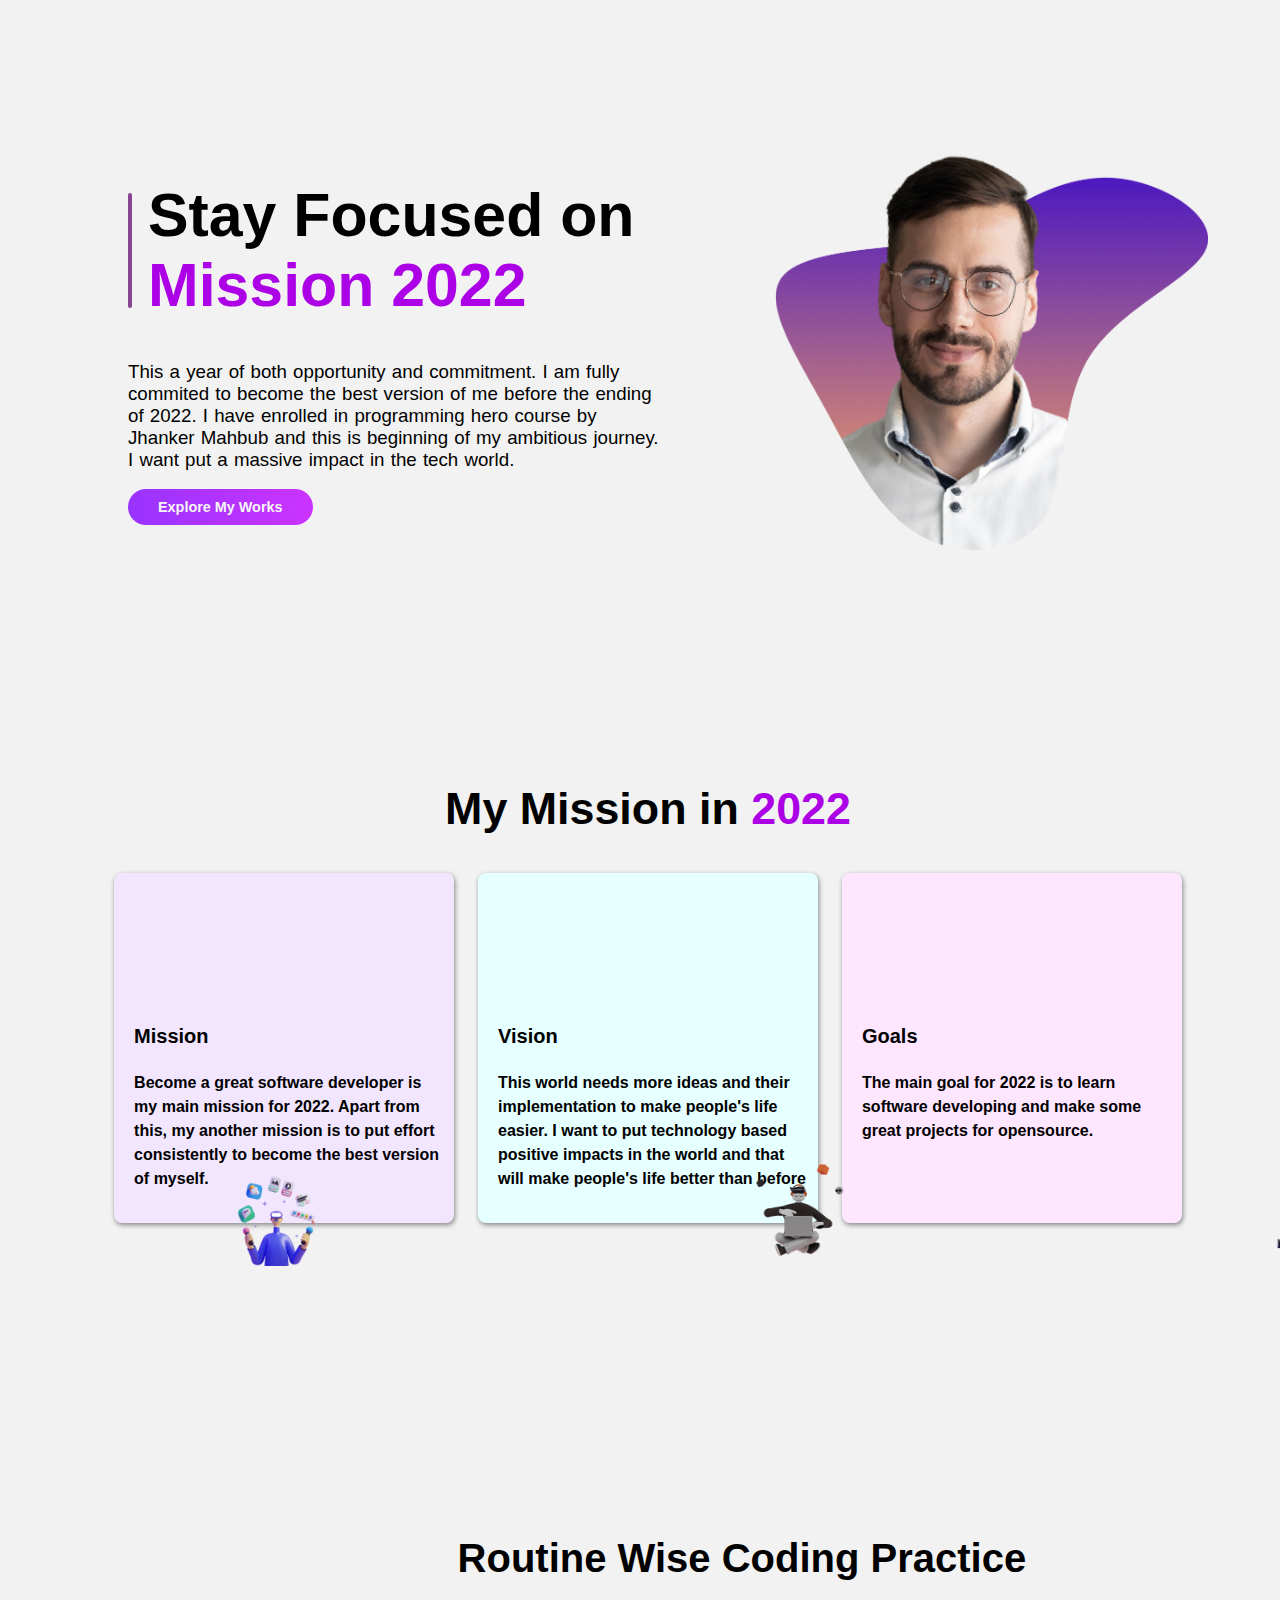
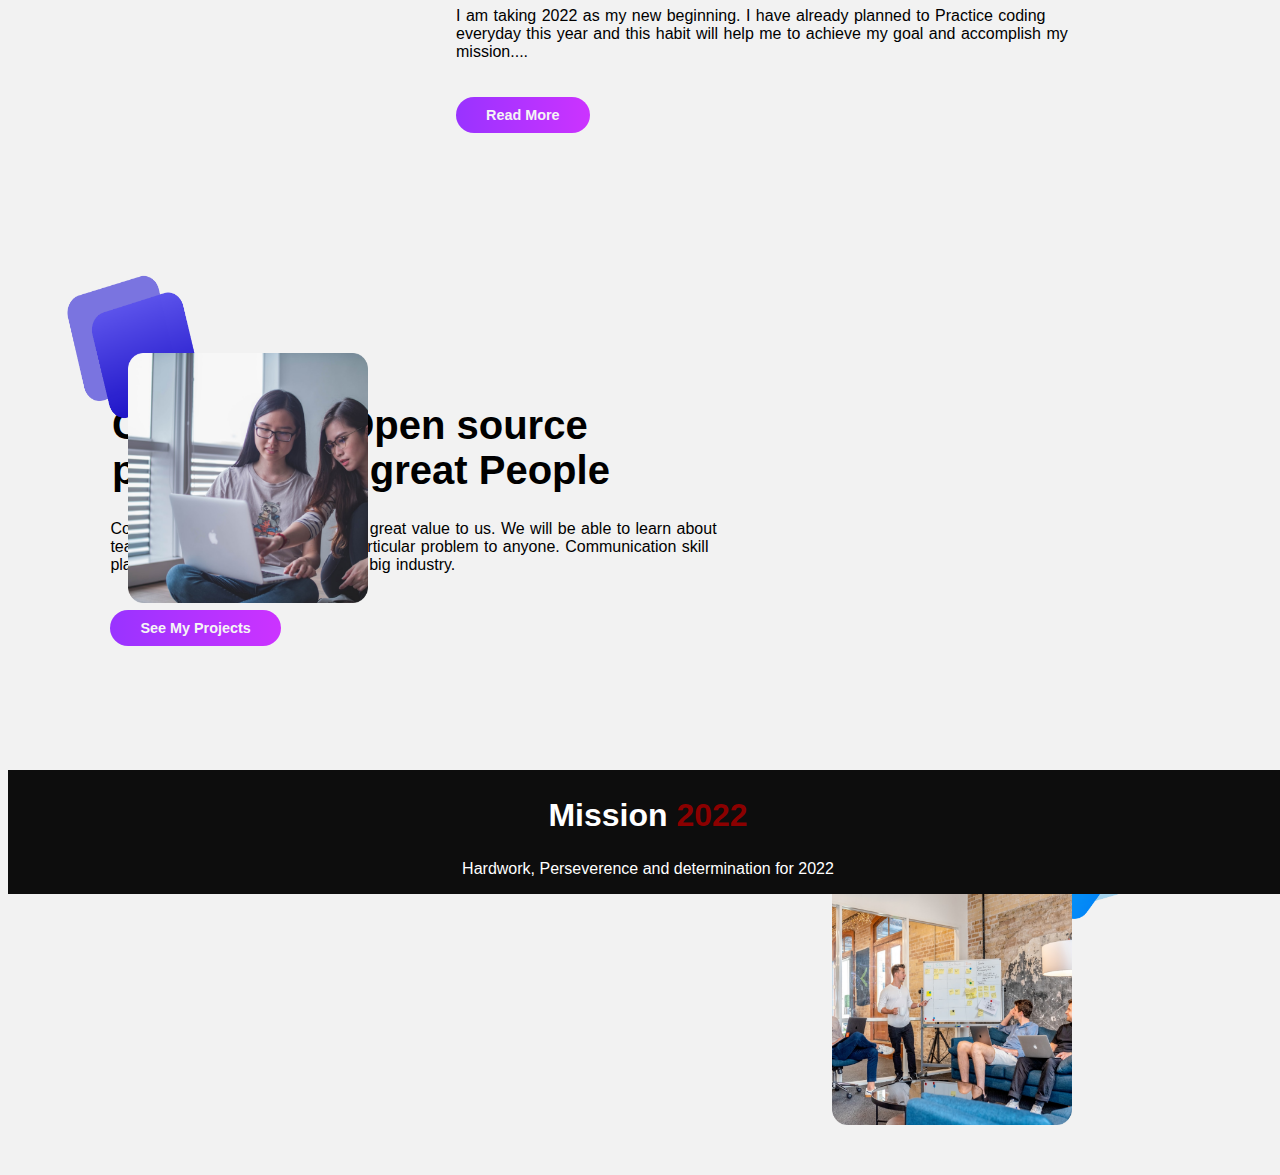
==== index.html @ e9445841 "Rename portfolio_index.html to index.html" ====
<!DOCTYPE html>
<html lang="en">
  <head>
    <meta charset="UTF-8" />
    <meta http-equiv="X-UA-Compatible" content="IE=edge" />
    <meta name="viewport" content="width=device-width, initial-scale=1.0" />
    <title>Portfolio</title>
    <link rel="stylesheet" href="styles/portfolio_main.css" />
    <link rel="icon" type="image/png" href="images/person/favicon.png" />
  </head>
  <body>
    <h1 class="headline">
      Stay Focused on <br /><span class="headline_colorized_part"
        >Mission 2022</span
      >
    </h1>
    <div id="vertical_line"></div>
    <h3 class="para1">
      This a year of both opportunity and commitment. I am fully commited to
      become the best version of me before the ending of 2022. I have enrolled
      in programming hero course by Jhanker Mahbub and this is beginning of my
      ambitious journey. I want put a massive impact in the tech world.
    </h3>

    <a
      href="#"
      class="buttons"
      onclick="alert('Currently I have not included my works in this website. Thanks for your interest.')"
      >Explore My Works</a
    >

    <img
      class="main_image"
      src="images/person/person-5.png"
      id="main_picture"
    />

    <section class="sec-2">
      <h1 id="headline2">
        My Mission in <span class="headline_colorized_part">2022</span>
      </h1>

      <ul class="card-wrapper">
        <li class="card card-color-a">
          <img class="small-icon" src="images/illustrators/illustrator-1.png" />
          <h3>Mission</h3>
          <p>
            Become a great software developer is my main mission for 2022. Apart
            from this, my another mission is to put effort consistently to
            become the best version of myself.
          </p>
        </li>
        <li class="card card-color-b">
          <img
            class="small-icon-b"
            src="images/illustrators/illustrator-2.png"
          />
          <h3>Vision</h3>
          <p>
            This world needs more ideas and their implementation to make
            people's life easier. I want to put technology based positive
            impacts in the world and that will make people's life better than
            before
          </p>
        </li>
        <li class="card card-color-c">
          <img
            class="small-icon-c"
            src="images/illustrators/illustrator-3.png"
          />
          <h3>Goals</h3>
          <p>
            The main goal for 2022 is to learn software developing and make some
            great projects for opensource.
          </p>
        </li>
      </ul>
    </section>
    <section class="sec-3">
      <div class="right-para">
        <h1 class="right-para-headline headline">
          Routine Wise Coding Practice
        </h1>
        <p class="para1 right-para-p">
          I am taking 2022 as my new beginning. I have already planned to
          Practice coding everyday this year and this habit will help me to
          achieve my goal and accomplish my mission....
        </p>
        <a
          href="#"
          class="buttons buttons-right"
          onclick="alert('Currently I have not included any workable link in this website. Thanks for your interest.')"
          >Read More</a
        >
        <div>
          <img class="shape-purple" src="images/shapes/shape-7.png" />
          <img class="coding_pic main_image" src="images/pictures/coding.png" />
        </div>
      </div>
      <!-- ------------------ -->
      <div class="left-para">
        <h1 class="headline left-para-headline right-para-headline">
          Collaborate Open source projects with great People
        </h1>
        <p class="para1 right-para-p left-para-p">
          Collaboration with people can bring great value to us. We will be able
          to learn about team work and how to present a particular problem to
          anyone. Communication skill plays a vital role while working at a big
          industry.
        </p>
        <a
          href="#"
          class="buttons buttons-right buttons-left"
          onclick="alert('Currently I have not included any workable link in this website. Thanks for your interest.')"
          >See My Projects</a
        >
        <div>
          <img class="shape-blue" src="images/shapes/shape-6.png" />
          <img
            class="project_pic coding_pic main_image"
            src="images/pictures/project.png"
          />
        </div>
      </div>
    </section>

    <!-- footer -->

    <footer class="main-footer">
      <div class="logo-container">
        <h2 class="footer-logo-name">
          Mission <span class="colored-footer">2022</span>
        </h2>
        <p>Hardwork, Perseverence and determination for 2022</p>
      </div>
    </footer>
  </body>
</html>
---- styles/portfolio_main.css ----
body {
  width: 100%;
  background-color: #f2f2f2;
  background-size: 100%;
  overflow-x: hidden;
}

.headline {
  text-align: left;
  width: 40%;
  margin-top: 180px;
  margin-left: 120px;
  font-size: 3.8em;
  font-weight: 750;
  font-family: Arial, Helvetica, sans-serif;
  padding-left: 20px;
}
.headline_colorized_part {
  color: #ac00e6;
}
#vertical_line {
  height: 115px;
  border-left: 4px solid rgb(135, 69, 148);
  border-radius: 10px;

  position: absolute;

  margin-left: 120px;

  top: 193px;
}
.para1 {
  width: 42%;
  text-align: left;
  margin-left: 120px;
  margin-right: 58%;
  margin-top: 2 vh;

  word-spacing: 1px;
  font-family: Arial, Helvetica, sans-serif;
  font-weight: 300;
}

img {
  max-width: 100%;
  max-height: 100%;
}

.main_image {
  float: right;

  left: 60%;
  top: 100px;
  height: 450px;
  width: 440px;
  position: absolute;
}

.buttons {
  padding-left: 30px;
  padding-right: 30px;
  padding-top: 10px;
  padding-bottom: 10px;

  letter-spacing: 0px;
  transition: 0.2s;

  margin-left: 120px;

  position: absolute;

  border-radius: 22px;

  background: linear-gradient(to right, #9933ff 0%, #cc33ff 100%);

  color: whitesmoke;
  /* This removes underline from anchor tag */
  text-decoration: none;
  font-size: 0.9em;
  font-family: Arial, Helvetica, sans-serif;
  font-weight: 550;
}
.buttons:hover {
  letter-spacing: 4px;
}

/* ------------------------- */
.sec-2 {
  display: grid;
  place-content: center;
  justify-items: center;

  margin: 0;
  padding: 1rem;
  line-height: 1.5;
  font-family: Arial, Helvetica, sans-serif;
}

#headline2 {
  margin-top: 30vh;
  text-align: center;

  font-family: Arial, Helvetica, sans-serif;
  font-weight: 650;
  font-size: 2.8em;
}

.card {
  background-color: #fff;
  border-radius: 0.5rem;
  box-shadow: 0.05rem 0.1rem 0.3rem -0.03rem rgba(0, 0, 0, 0.45);
  padding-bottom: 1rem;

  overflow: hidden;

  padding-top: 100px;
}
.small-icon {
  float: left;
  left: 25vh;
  top: 128vh;
  height: 120px;
  width: 120px;
  position: absolute;
}
.small-icon-b {
  float: left;
  left: 82vh;
  top: 128vh;
  height: 120px;
  width: 120px;
  position: absolute;
}

.small-icon-c {
  float: left;
  left: 140vh;
  top: 128vh;
  height: 120px;
  width: 120px;
  position: absolute;
}

.card h3 {
  margin-top: 3rem;
  font-size: 1.25rem;
  padding-left: 20px;
  font-weight: 800;
}

.card p {
  padding-left: 20px;
  padding-right: 10px;
  font-weight: 550;
}

.card-wrapper {
  list-style: none;
  padding: 0;
  margin: 0;
  display: grid;
  grid-template-columns: repeat(auto-fit, minmax(30ch, 1fr));
  grid-gap: 1.5rem;
  max-width: 100vw;
  width: 120ch;
  padding-left: 1rem;
  padding-right: 1rem;
}

.card-color-a {
  background-color: #f2e6ff;
}

.card-color-b {
  background-color: #e6ffff;
}

.card-color-c {
  background-color: #ffe6ff;
}

/* -------------- */

.right-para-headline {
  margin-left: 32%;
  padding-left: 40px;
  font-size: 2.5em;
  width: 50%;
  margin-top: 33vh;
}

.right-para-p {
  margin-left: 35%;
  width: 50%;
}

.coding_pic {
  float: left;

  right: 60%;
  top: 217vh;
  height: 250px;
  width: 240px;
  left: 10%;
  padding-bottom: 50px;
}
.buttons-right {
  margin-left: 35%;
  margin-top: 20px;
}

.shape-purple {
  height: 150px;
  width: 140px;
  float: left;

  left: 5%;

  top: 208vh;
  position: absolute;
}

.left-para-headline {
  margin-left: 5%;

  font-size: 2.5em;
  width: 50%;
  margin-top: 38vh;
}

.left-para-p {
  margin-left: 8%;
  width: 50%;
  font-size: 550;
}

.project_pic {
  float: right;

  left: 65%;
  top: 275vh;
  height: 250px;
  width: 240px;

  padding-bottom: 50px;
}
.buttons-left {
  margin-left: 8%;
  margin-top: 20px;
}

.shape-blue {
  height: 150px;
  width: 140px;
  float: right;

  left: 78%;

  top: 264vh;
  position: absolute;
}

.main-footer {
  position: absolute;

  width: 100%;
  max-width: 100vw;

  background-color: #0d0d0d;
  overflow: hidden;

  margin-top: 20vh;
  color: white;
}

.footer-logo-name {
  text-align: center;

  font-size: 2rem;
  font-family: Arial, Helvetica, sans-serif;
}
.colored-footer {
  color: darkred;
}

.logo-container p {
  text-align: center;
  color: white;
  font-family: Arial, Helvetica, sans-serif;
}
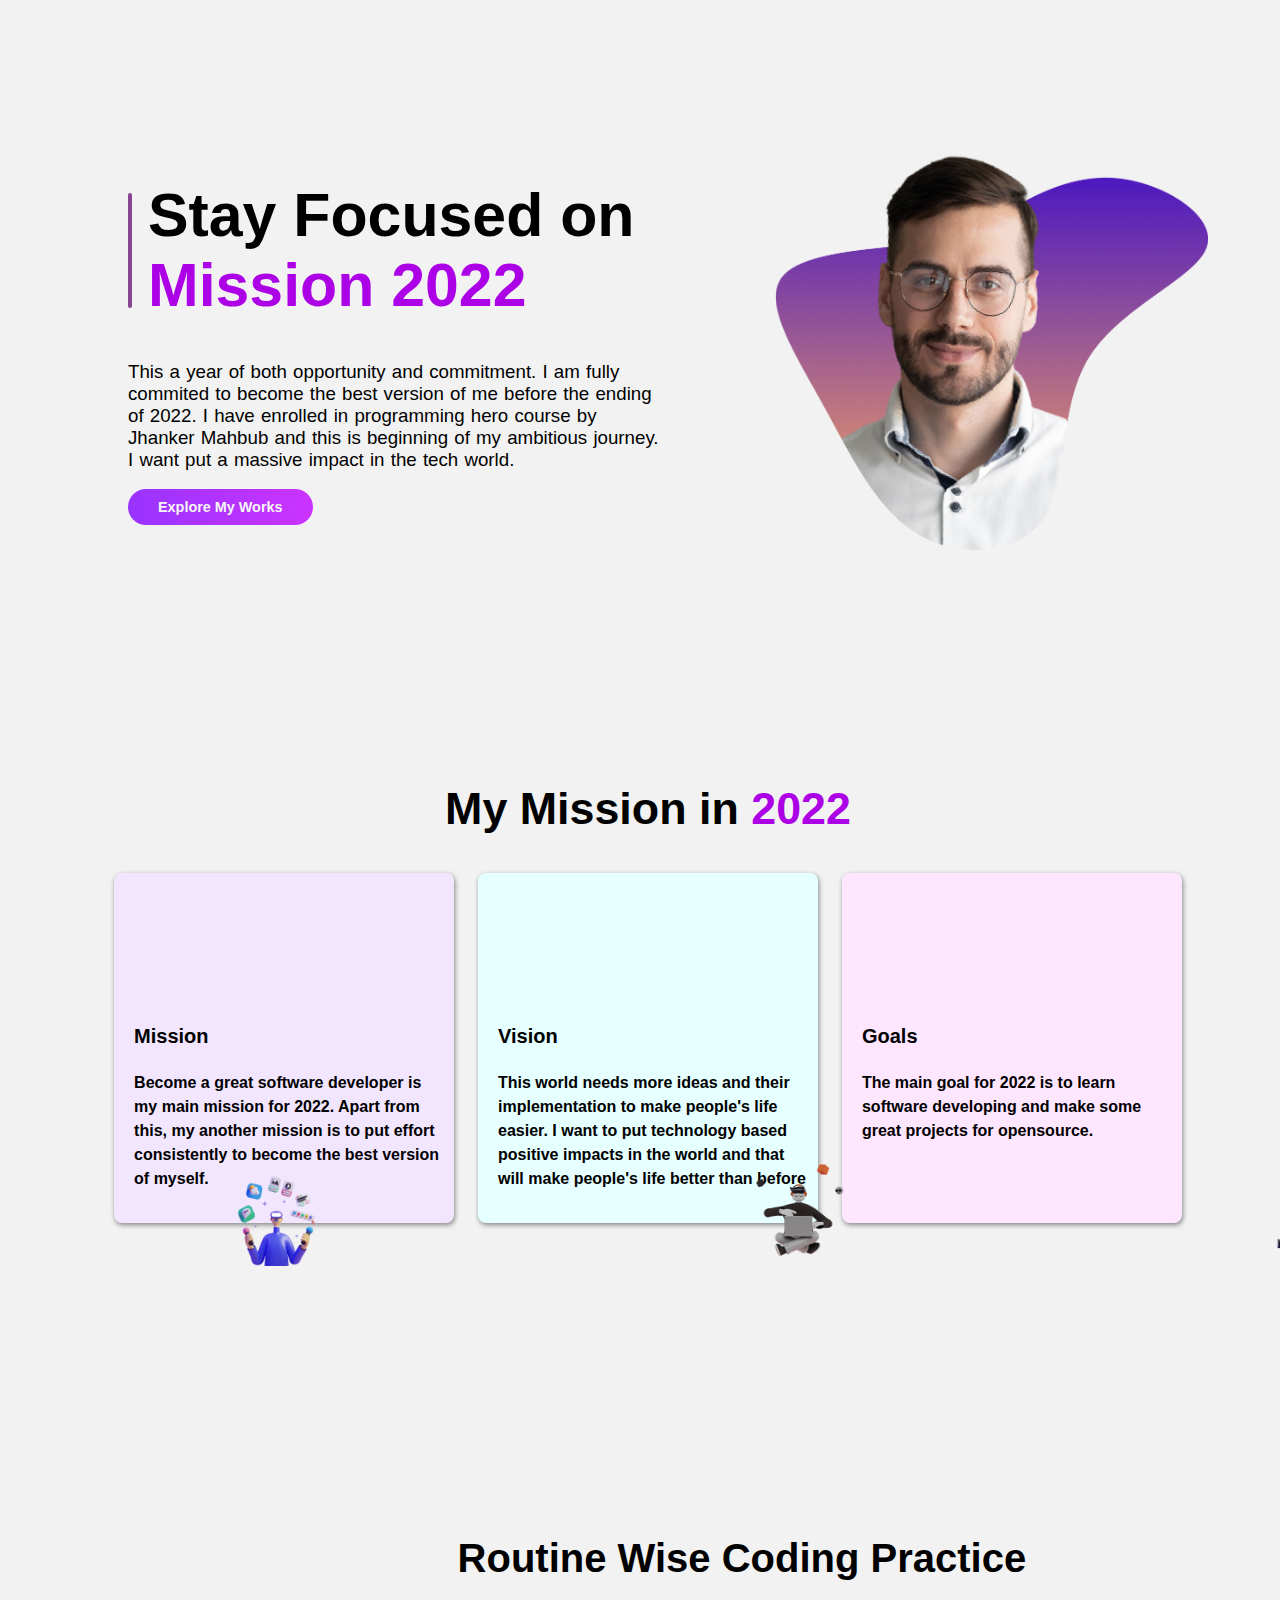
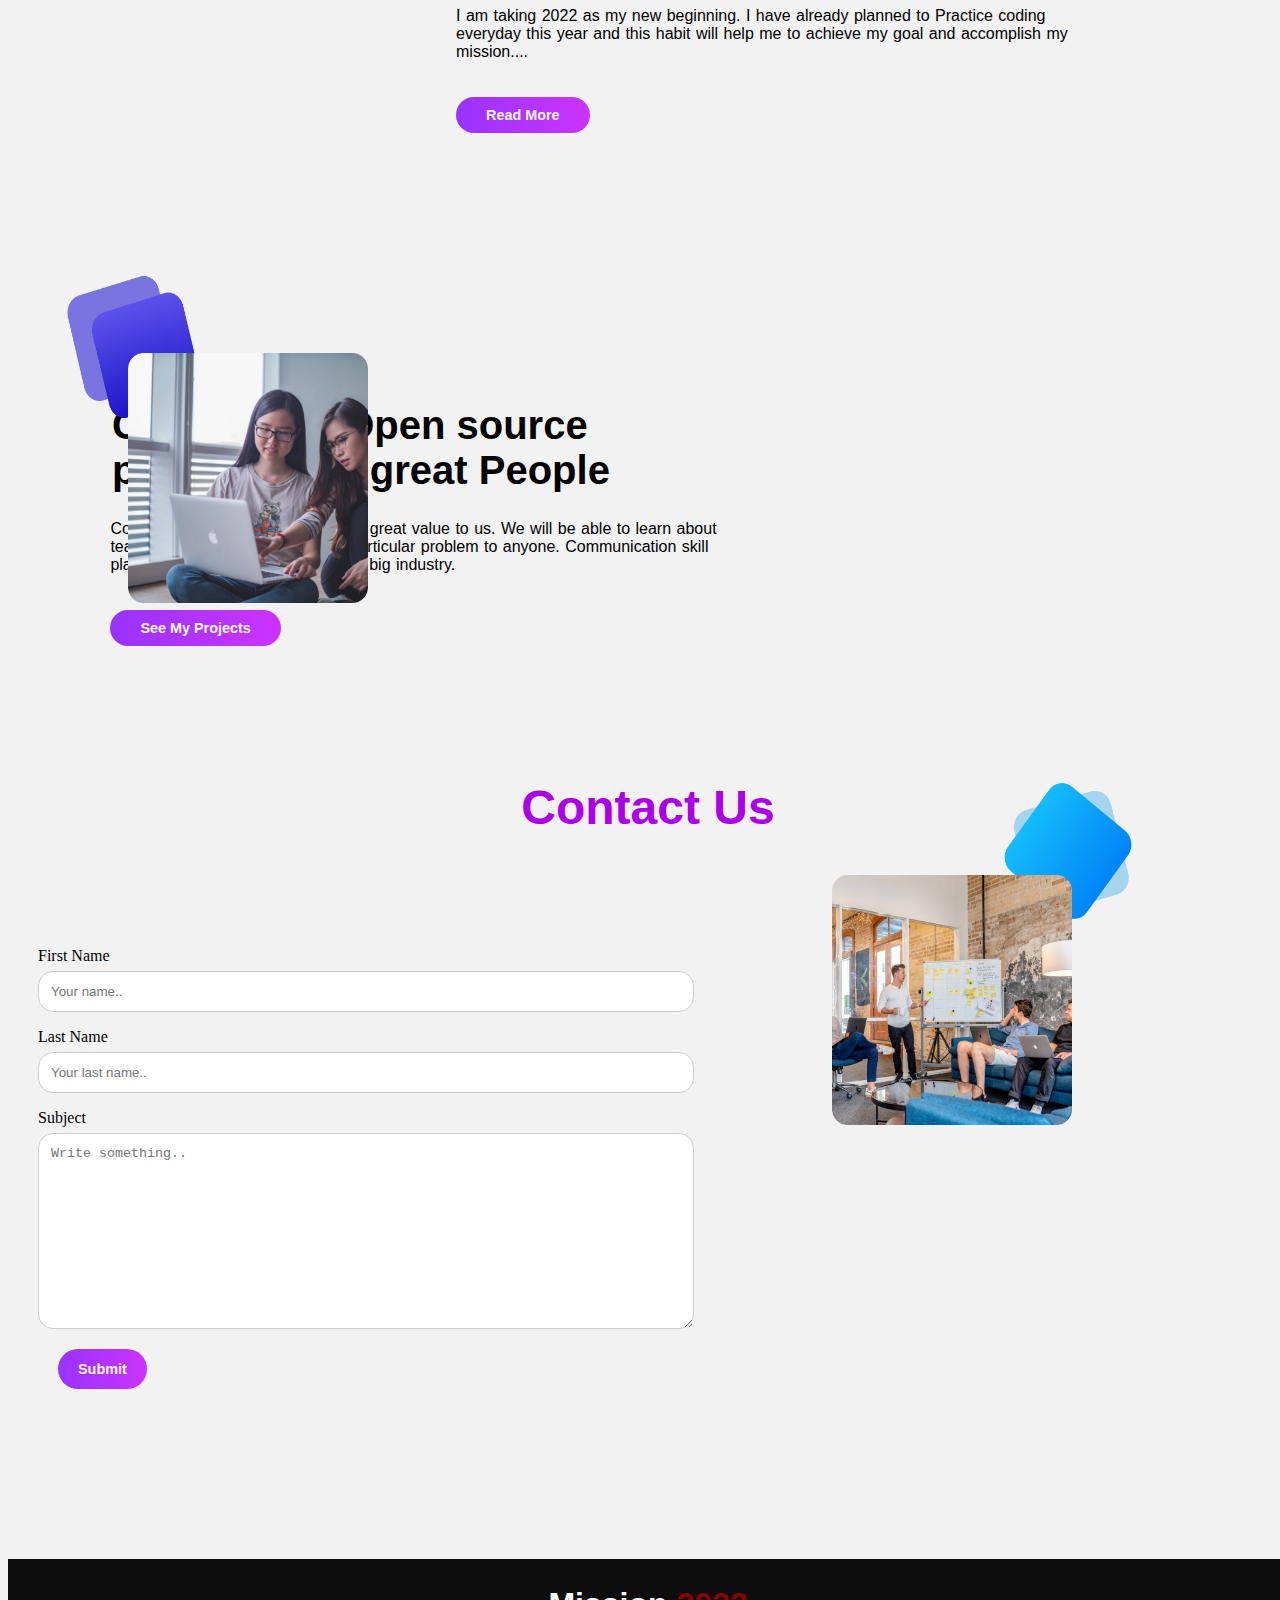
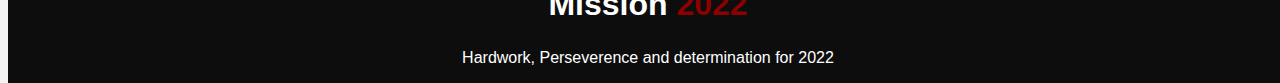
==== commit 07356945: "Contact us added" ====
--- a/index.html
+++ b/index.html
@@ -124,6 +124,44 @@
       </div>
     </section>
 
+    <section>
+      <div class="container">
+        <div style="text-align: center">
+          <h2 class="headline2 last-sec-headline">Contact Us</h2>
+        </div>
+        <div class="row">
+          <div class="column"></div>
+          <div class="column">
+            <form action="/action_page.php">
+              <label for="fname">First Name</label>
+              <input
+                type="text"
+                id="fname"
+                name="firstname"
+                placeholder="Your name.."
+              />
+              <label for="lname">Last Name</label>
+              <input
+                type="text"
+                id="lname"
+                name="lastname"
+                placeholder="Your last name.."
+              />
+
+              <label for="subject">Subject</label>
+              <textarea
+                class="subject"
+                name="subject"
+                placeholder="Write something.."
+                style="height: 170px"
+              ></textarea>
+              <input class="buttons" type="submit" value="Submit" />
+            </form>
+          </div>
+        </div>
+      </div>
+    </section>
+
     <!-- footer -->
 
     <footer class="main-footer">
--- a/styles/portfolio_main.css
+++ b/styles/portfolio_main.css
@@ -260,6 +260,56 @@
   position: absolute;
 }
 
+/* ----------- */
+.last-sec-headline {
+  margin-top: 20vh;
+  font-family: Arial, Helvetica, sans-serif;
+  font-weight: 700;
+  font-size: 3rem;
+  color: #ac00e6;
+}
+
+input[type="text"],
+select,
+textarea {
+  width: 100%;
+  padding: 12px;
+  border: 1px solid #ccc;
+  margin-top: 6px;
+  margin-bottom: 16px;
+  resize: vertical;
+  border-radius: 15px;
+
+}
+
+input[type="submit"] {
+  padding: 12px 20px;
+  border: none;
+
+  margin-left: 20px;
+
+  cursor: pointer;
+}
+
+.container {
+  border-radius: 20px;
+  background-color: #f2f2f2;
+  padding: 10px;
+}
+
+.column {
+  float: left;
+  width: 50%;
+  margin-top: 6px;
+  padding: 20px;
+}
+
+.row:after {
+  content: "";
+  display: table;
+  clear: both;
+}
+
 .main-footer {
   position: absolute;
 
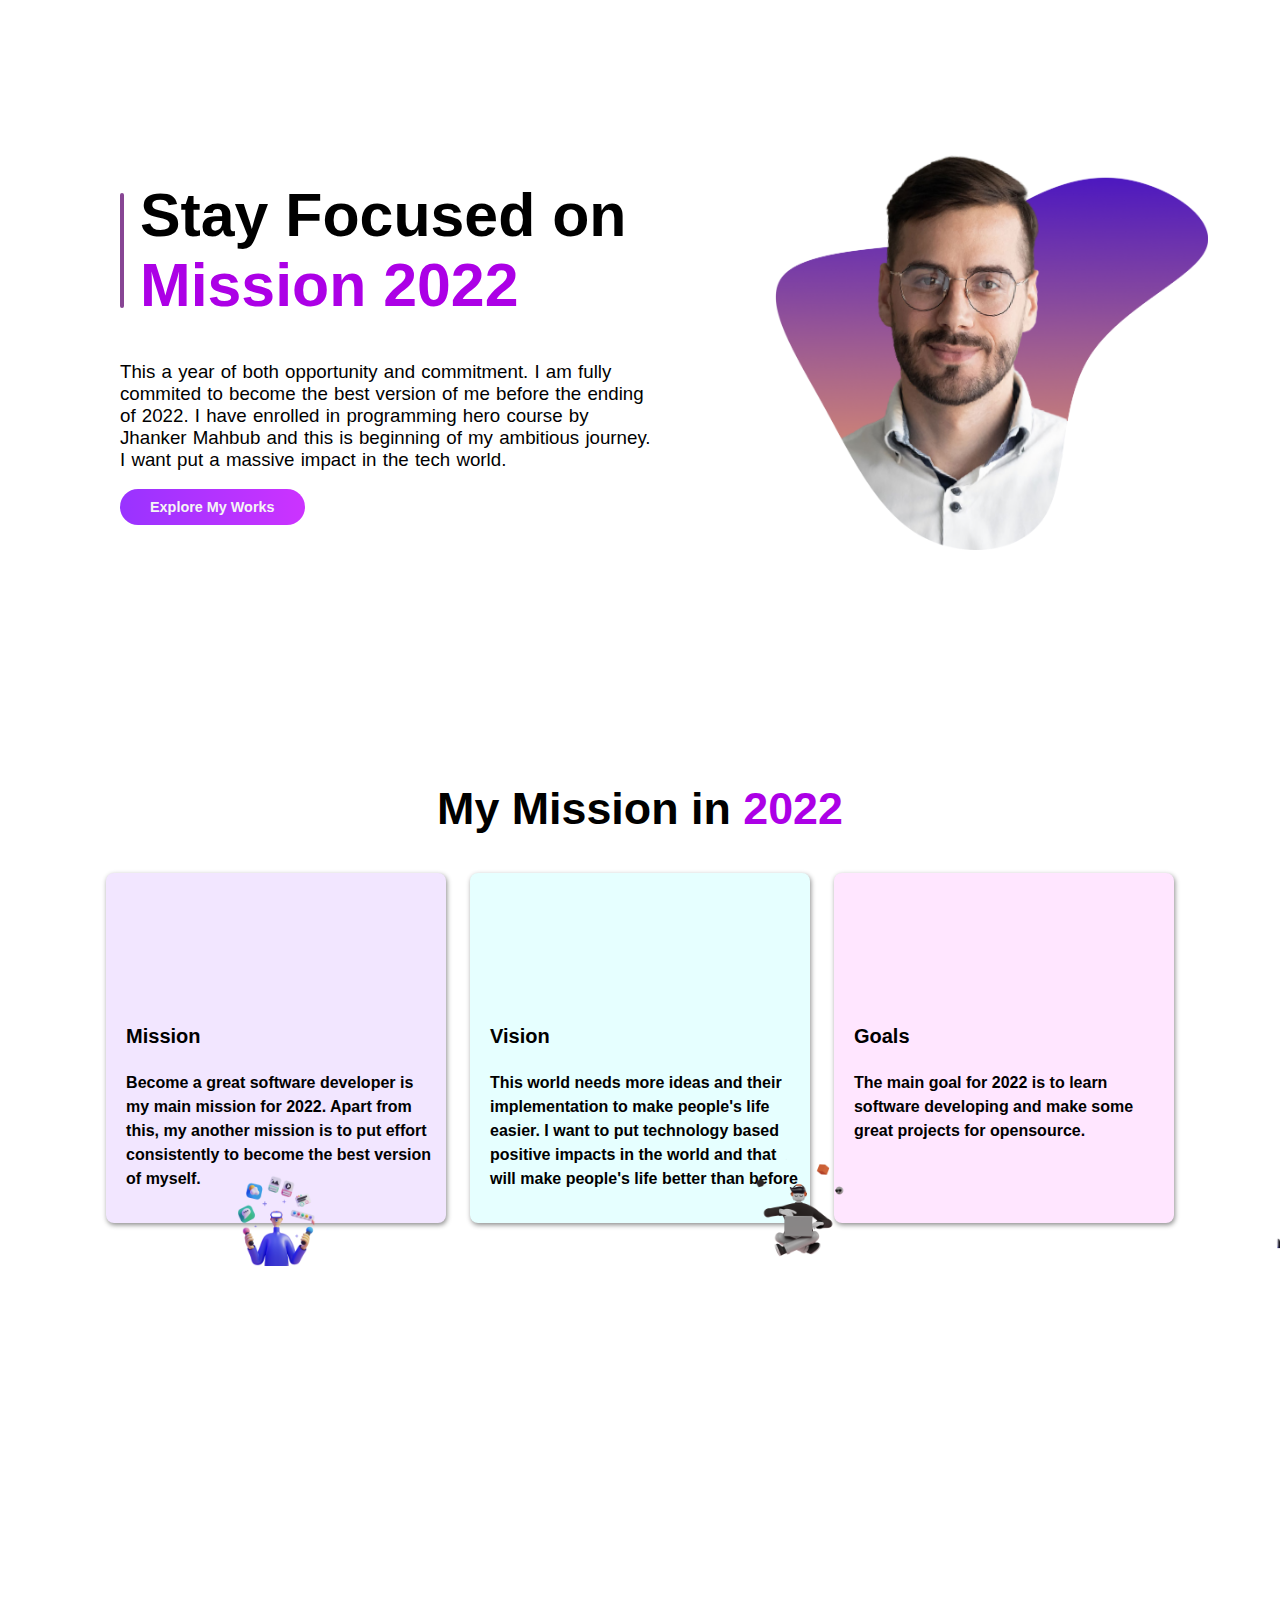
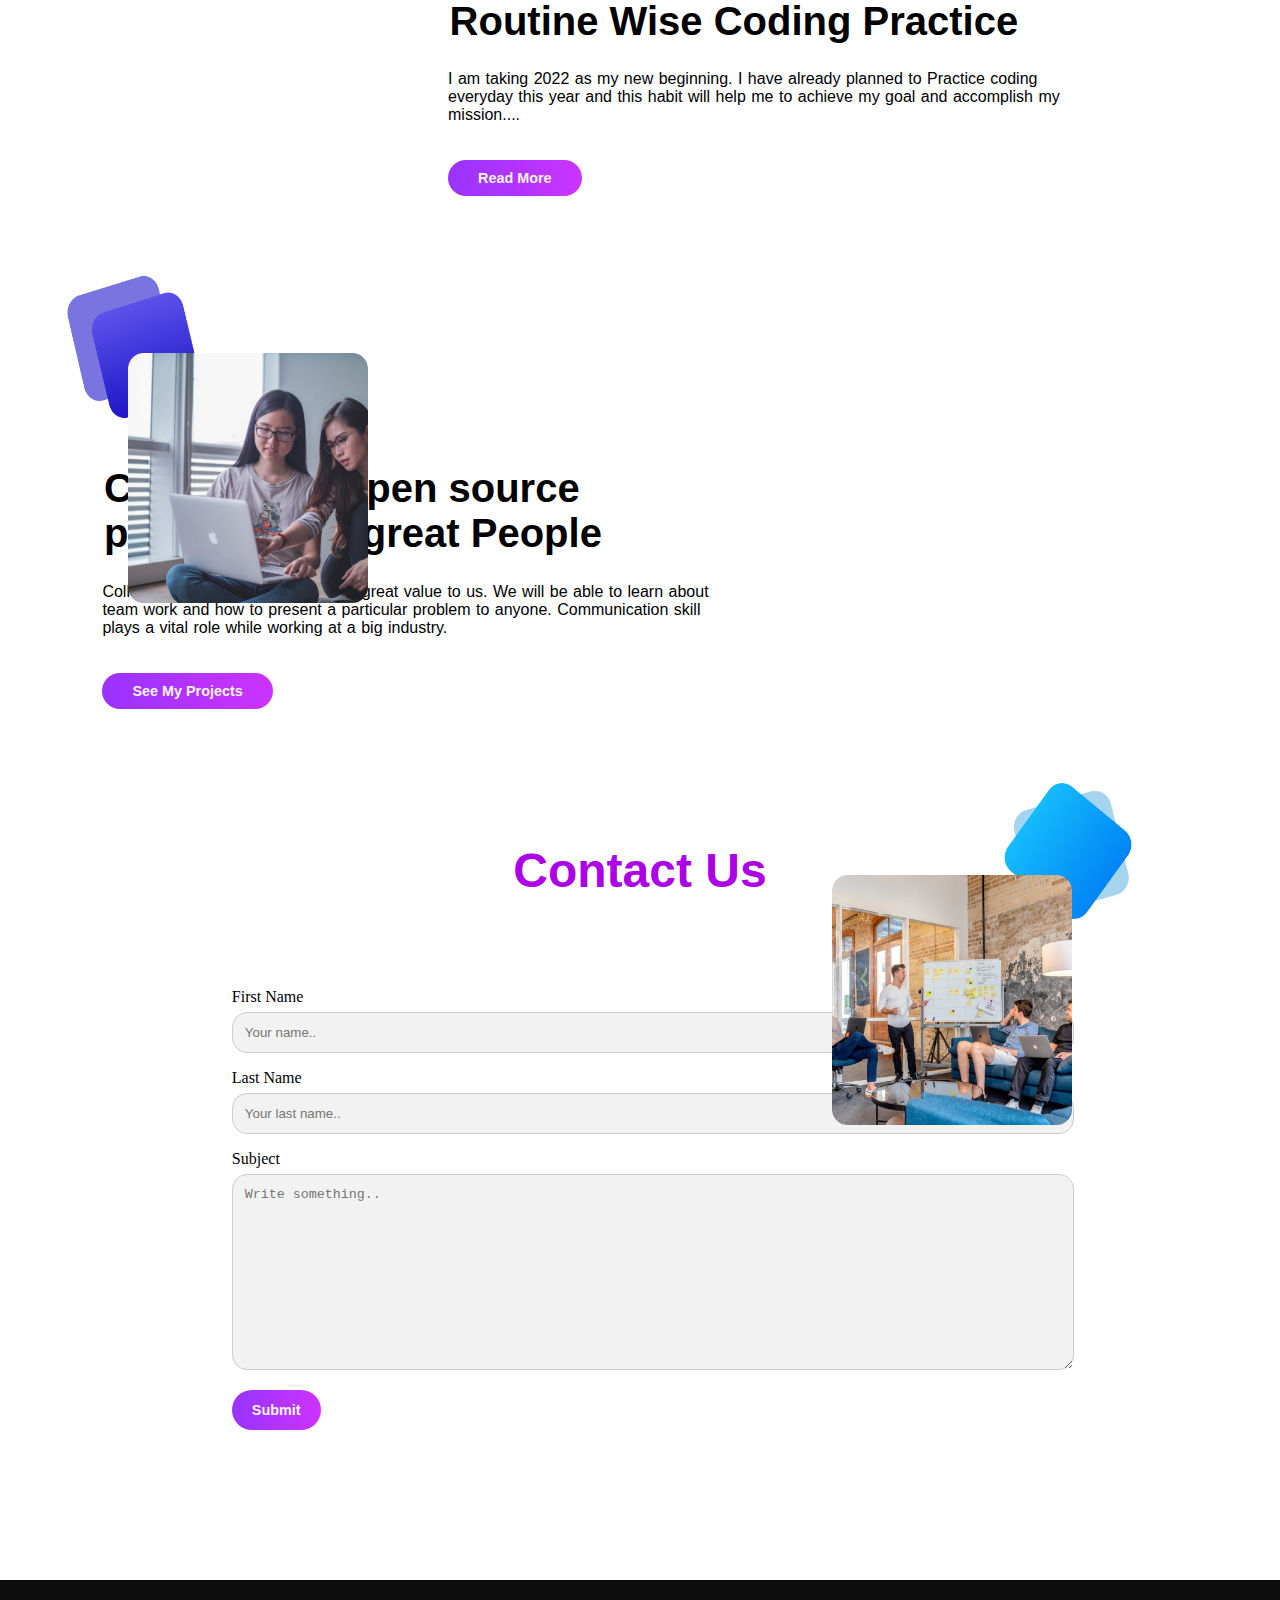
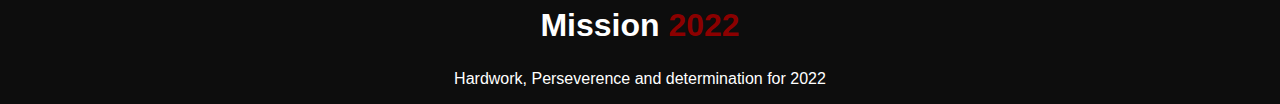
==== commit abeb6582: "Contact us part- style added" ====
--- a/index.html
+++ b/index.html
@@ -132,7 +132,7 @@
         <div class="row">
           <div class="column"></div>
           <div class="column">
-            <form action="/action_page.php">
+            <form>
               <label for="fname">First Name</label>
               <input
                 type="text"
--- a/styles/portfolio_main.css
+++ b/styles/portfolio_main.css
@@ -1,8 +1,9 @@
 body {
   width: 100%;
-  background-color: #f2f2f2;
   background-size: 100%;
   overflow-x: hidden;
+  margin: 0%;
+  padding: 0;
 }
 
 .headline {
@@ -186,7 +187,7 @@
   padding-left: 40px;
   font-size: 2.5em;
   width: 50%;
-  margin-top: 33vh;
+  margin-top: 40vh;
 }
 
 .right-para-p {
@@ -279,31 +280,31 @@
   margin-bottom: 16px;
   resize: vertical;
   border-radius: 15px;
-
+  background-color: #f2f2f2;
 }
 
 input[type="submit"] {
   padding: 12px 20px;
   border: none;
 
-  margin-left: 20px;
+  margin-left: 0px;
 
   cursor: pointer;
 }
 
 .container {
   border-radius: 20px;
-  background-color: #f2f2f2;
+
   padding: 10px;
 }
 
-.column {
-  float: left;
-  width: 50%;
-  margin-top: 6px;
-  padding: 20px;
-}
-
+.row {
+  display: flex;
+  flex-direction: column;
+  justify-content: center;
+  margin-top: 10vh;
+  align-items: center;
+}
 .row:after {
   content: "";
   display: table;
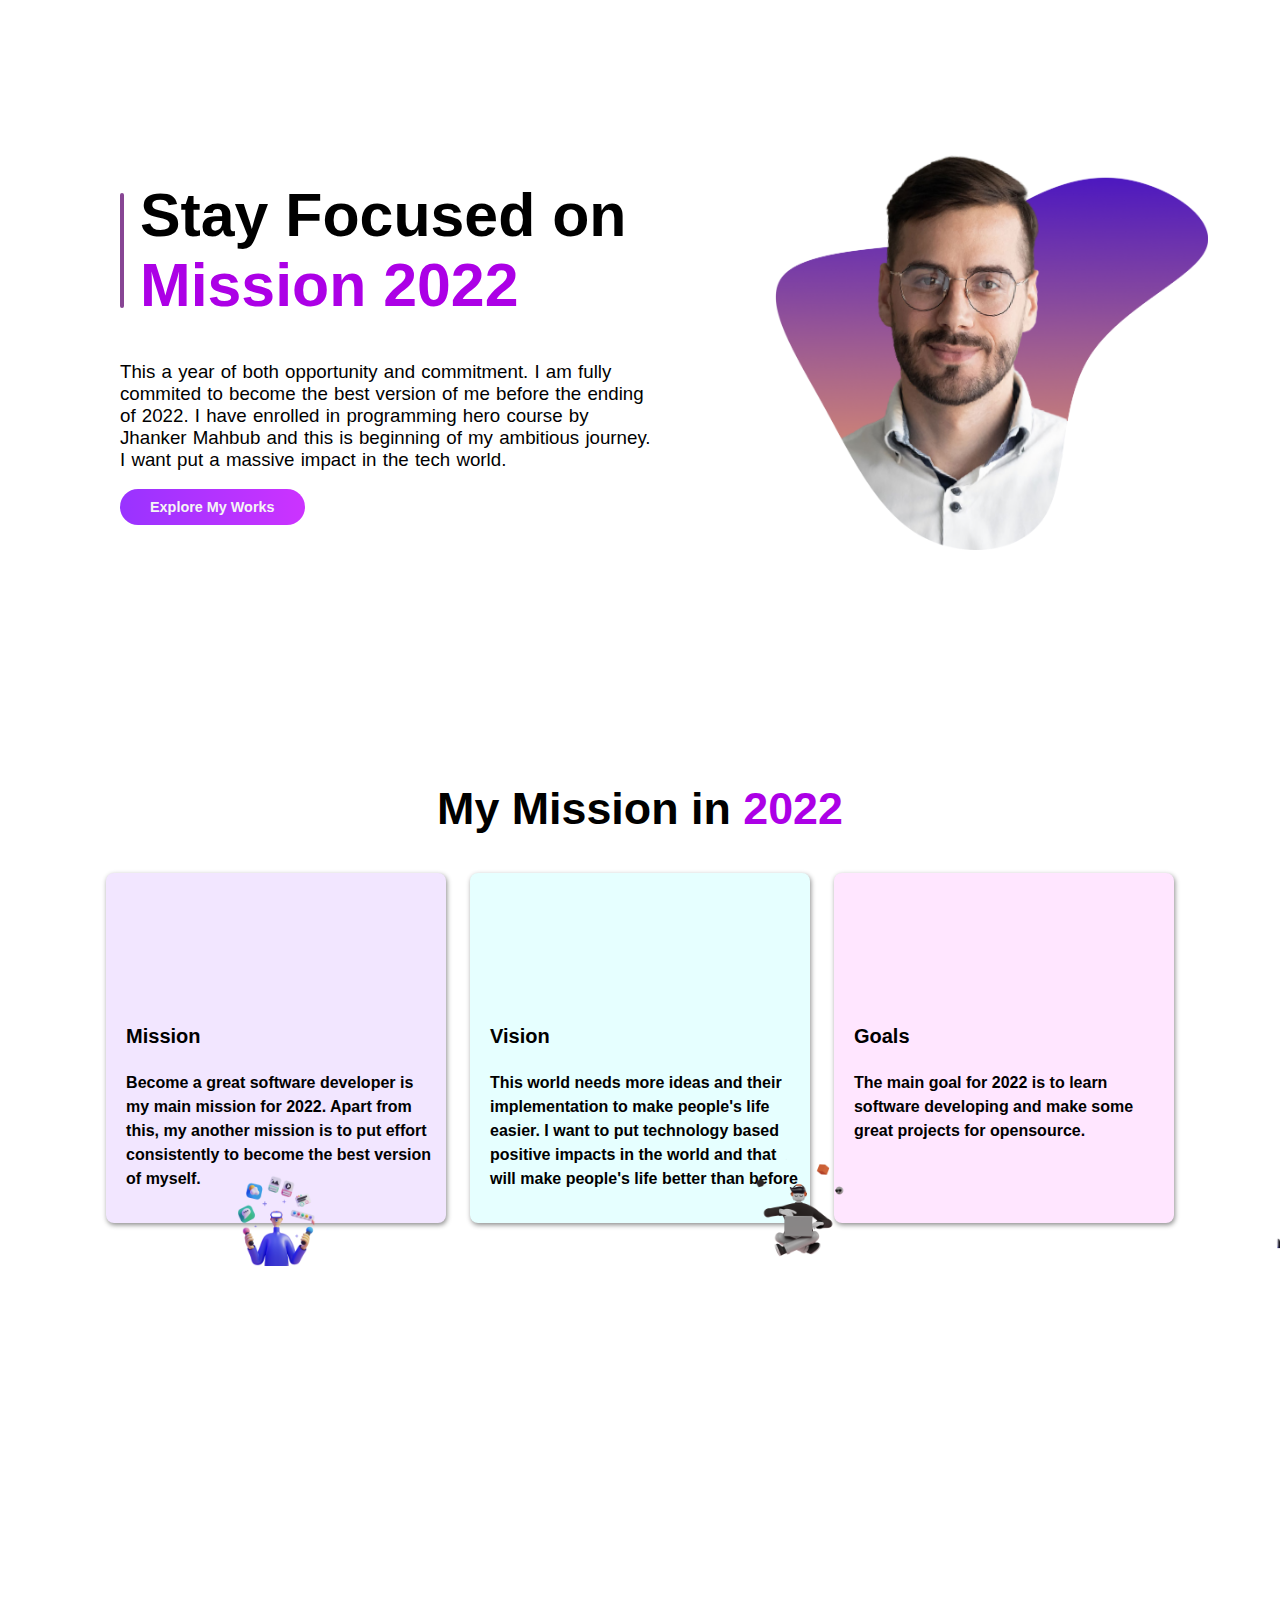
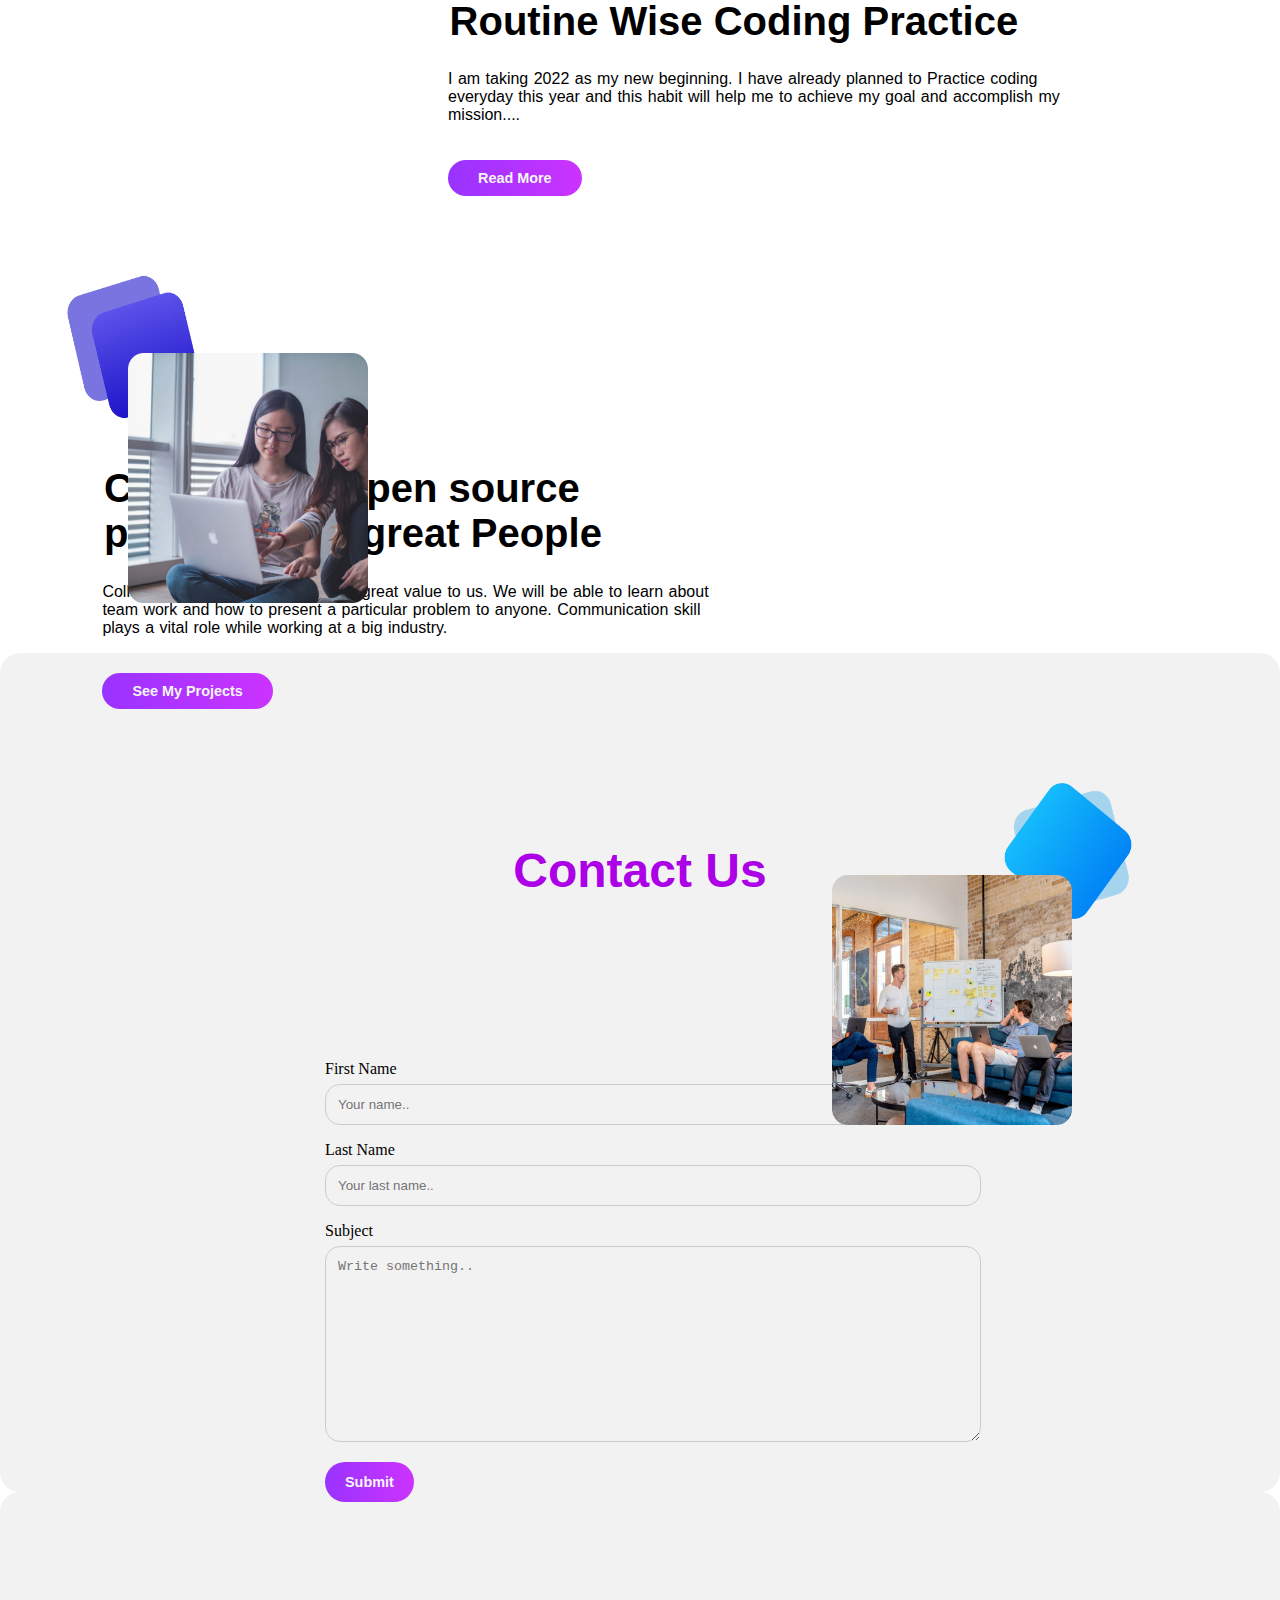
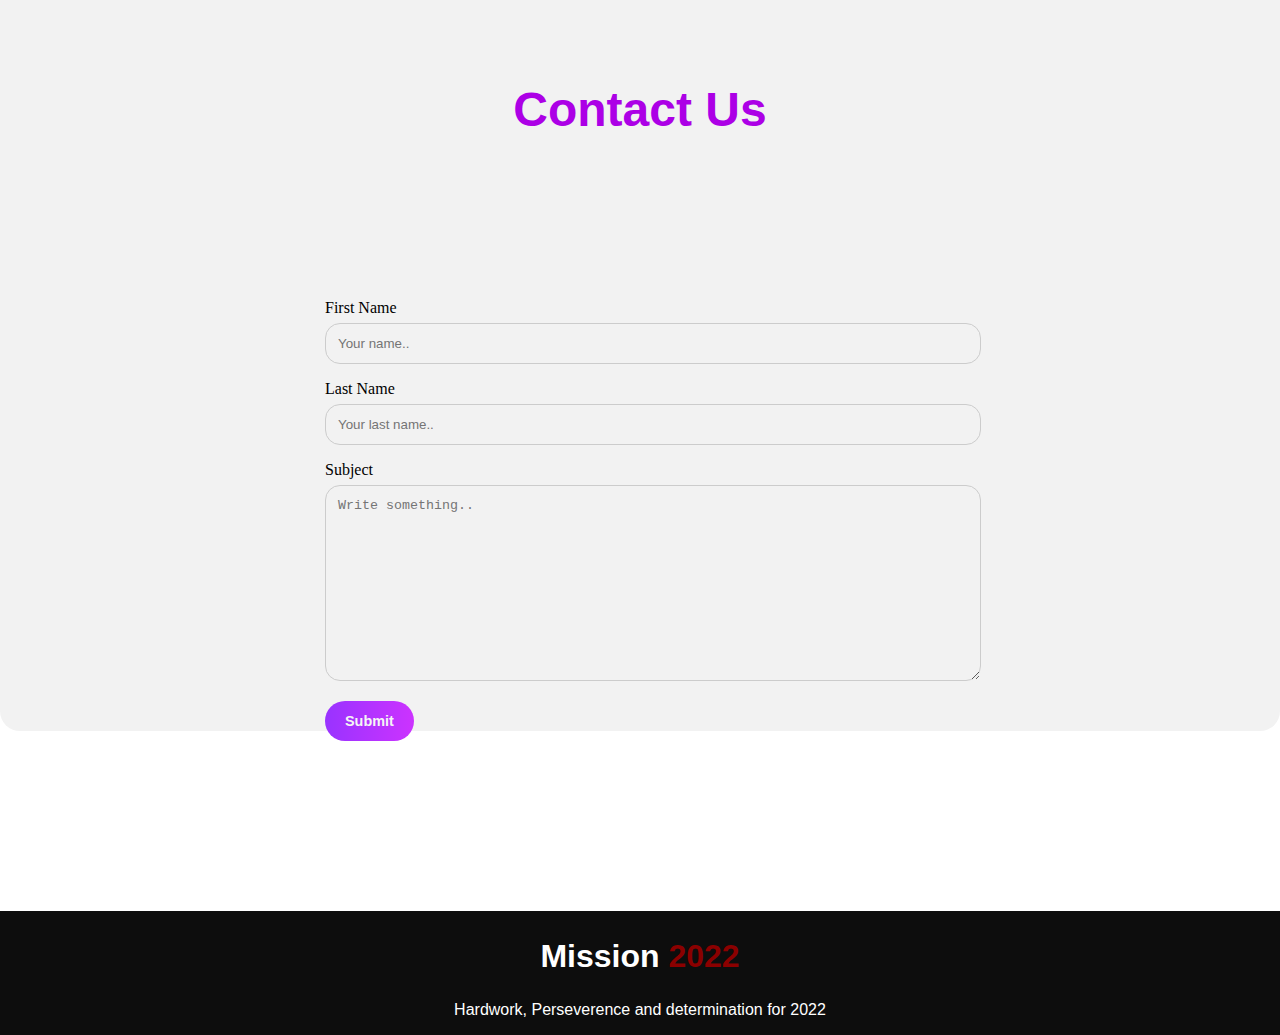
==== commit 2aa47a0d: "Merge branch 'main' of https://github.com/Naeem444/portfolio-assignment1" ====
--- a/index.html
+++ b/index.html
@@ -123,7 +123,6 @@
         </div>
       </div>
     </section>
-
     <section>
       <div class="container">
         <div style="text-align: center">
@@ -132,7 +131,7 @@
         <div class="row">
           <div class="column"></div>
           <div class="column">
-            <form>
+            <form action="/action_page.php">
               <label for="fname">First Name</label>
               <input
                 type="text"
@@ -162,6 +161,44 @@
       </div>
     </section>
 
+    <section>
+      <div class="container">
+        <div style="text-align: center">
+          <h2 class="headline2 last-sec-headline">Contact Us</h2>
+        </div>
+        <div class="row">
+          <div class="column"></div>
+          <div class="column">
+            <form>
+              <label for="fname">First Name</label>
+              <input
+                type="text"
+                id="fname"
+                name="firstname"
+                placeholder="Your name.."
+              />
+              <label for="lname">Last Name</label>
+              <input
+                type="text"
+                id="lname"
+                name="lastname"
+                placeholder="Your last name.."
+              />
+
+              <label for="subject">Subject</label>
+              <textarea
+                class="subject"
+                name="subject"
+                placeholder="Write something.."
+                style="height: 170px"
+              ></textarea>
+              <input class="buttons" type="submit" value="Submit" />
+            </form>
+          </div>
+        </div>
+      </div>
+    </section>
+
     <!-- footer -->
 
     <footer class="main-footer">
--- a/styles/portfolio_main.css
+++ b/styles/portfolio_main.css
@@ -260,6 +260,55 @@
   top: 264vh;
   position: absolute;
 }
+.last-sec-headline {
+  margin-top: 20vh;
+  font-family: Arial, Helvetica, sans-serif;
+  font-weight: 700;
+  font-size: 3rem;
+  color: #ac00e6;
+}
+
+input[type="text"],
+select,
+textarea {
+  width: 100%;
+  padding: 12px;
+  border: 1px solid #ccc;
+  margin-top: 6px;
+  margin-bottom: 16px;
+  resize: vertical;
+  border-radius: 15px;
+
+}
+
+input[type="submit"] {
+  padding: 12px 20px;
+  border: none;
+
+  margin-left: 20px;
+
+  cursor: pointer;
+}
+
+.container {
+  border-radius: 20px;
+  background-color: #f2f2f2;
+  padding: 10px;
+}
+
+.column {
+  float: left;
+  width: 50%;
+  margin-top: 6px;
+  padding: 20px;
+}
+
+.row:after {
+  content: "";
+  display: table;
+  clear: both;
+}
+
 
 /* ----------- */
 .last-sec-headline {
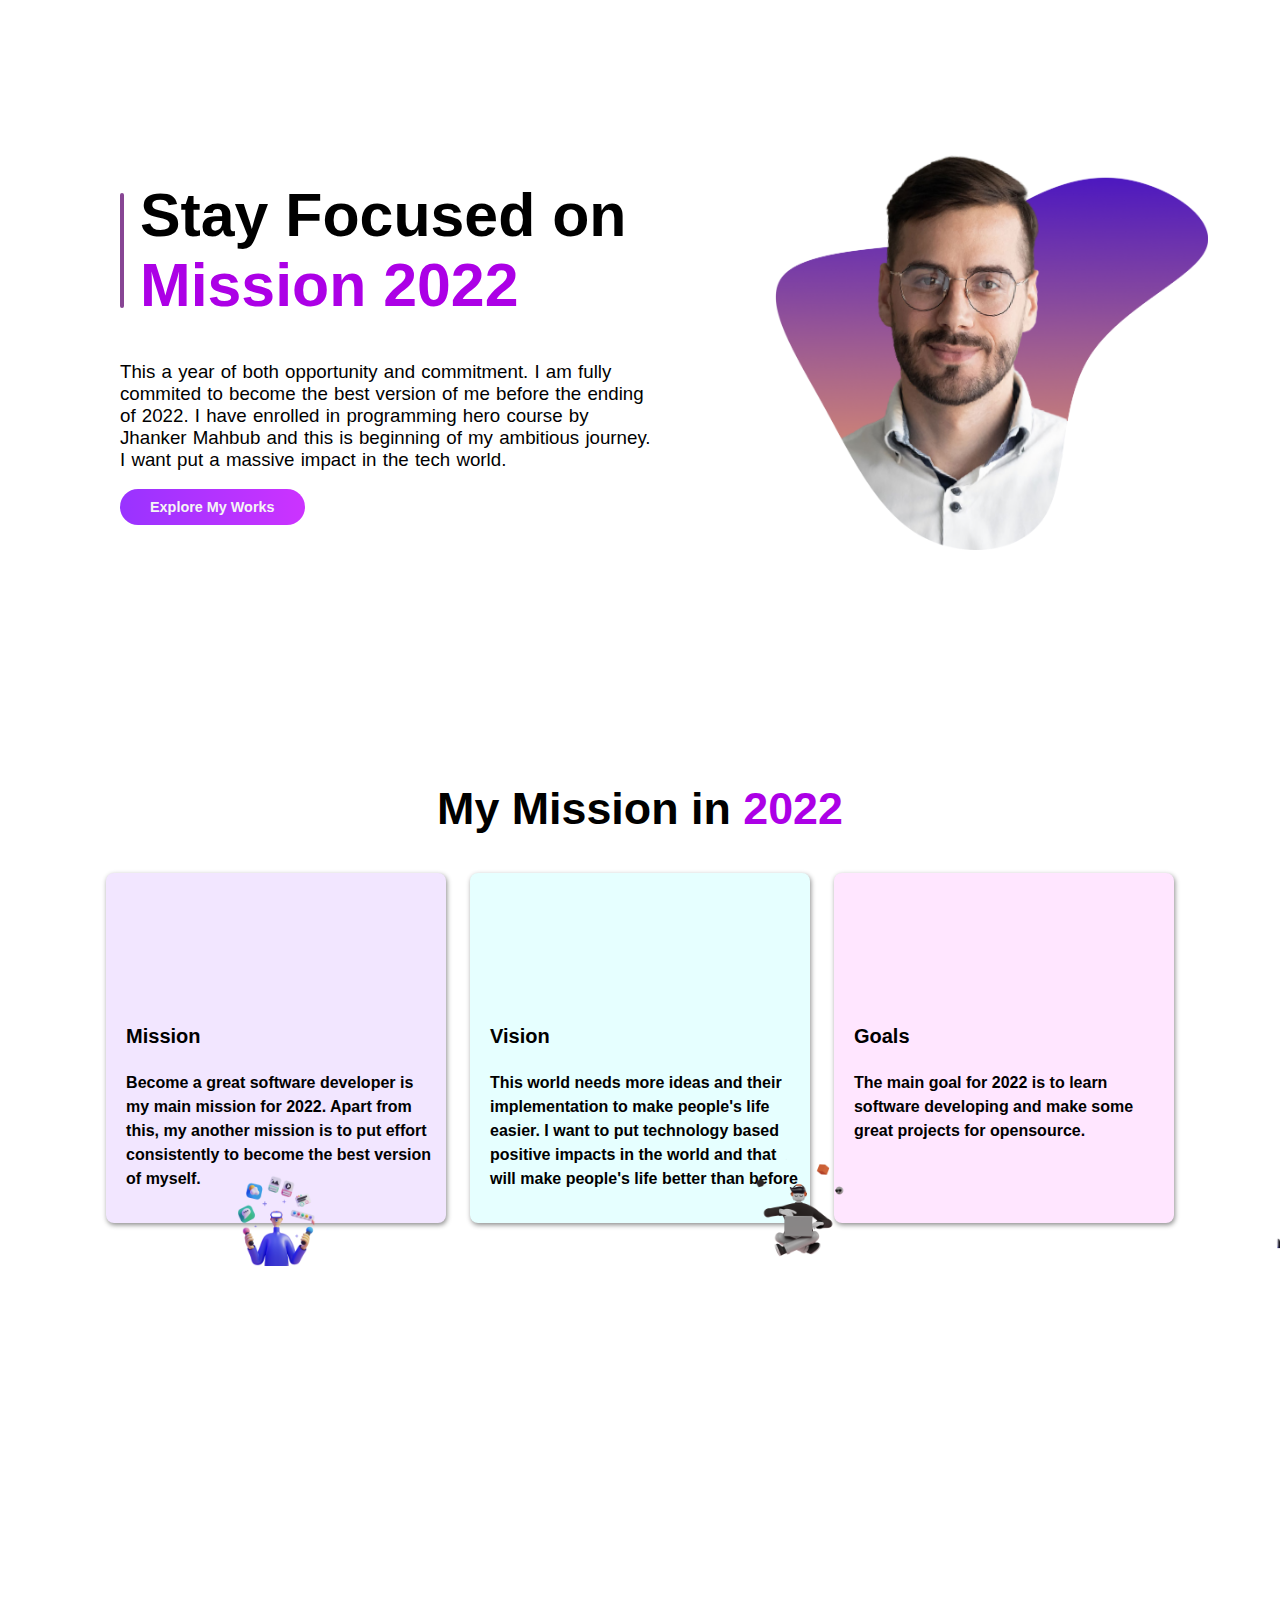
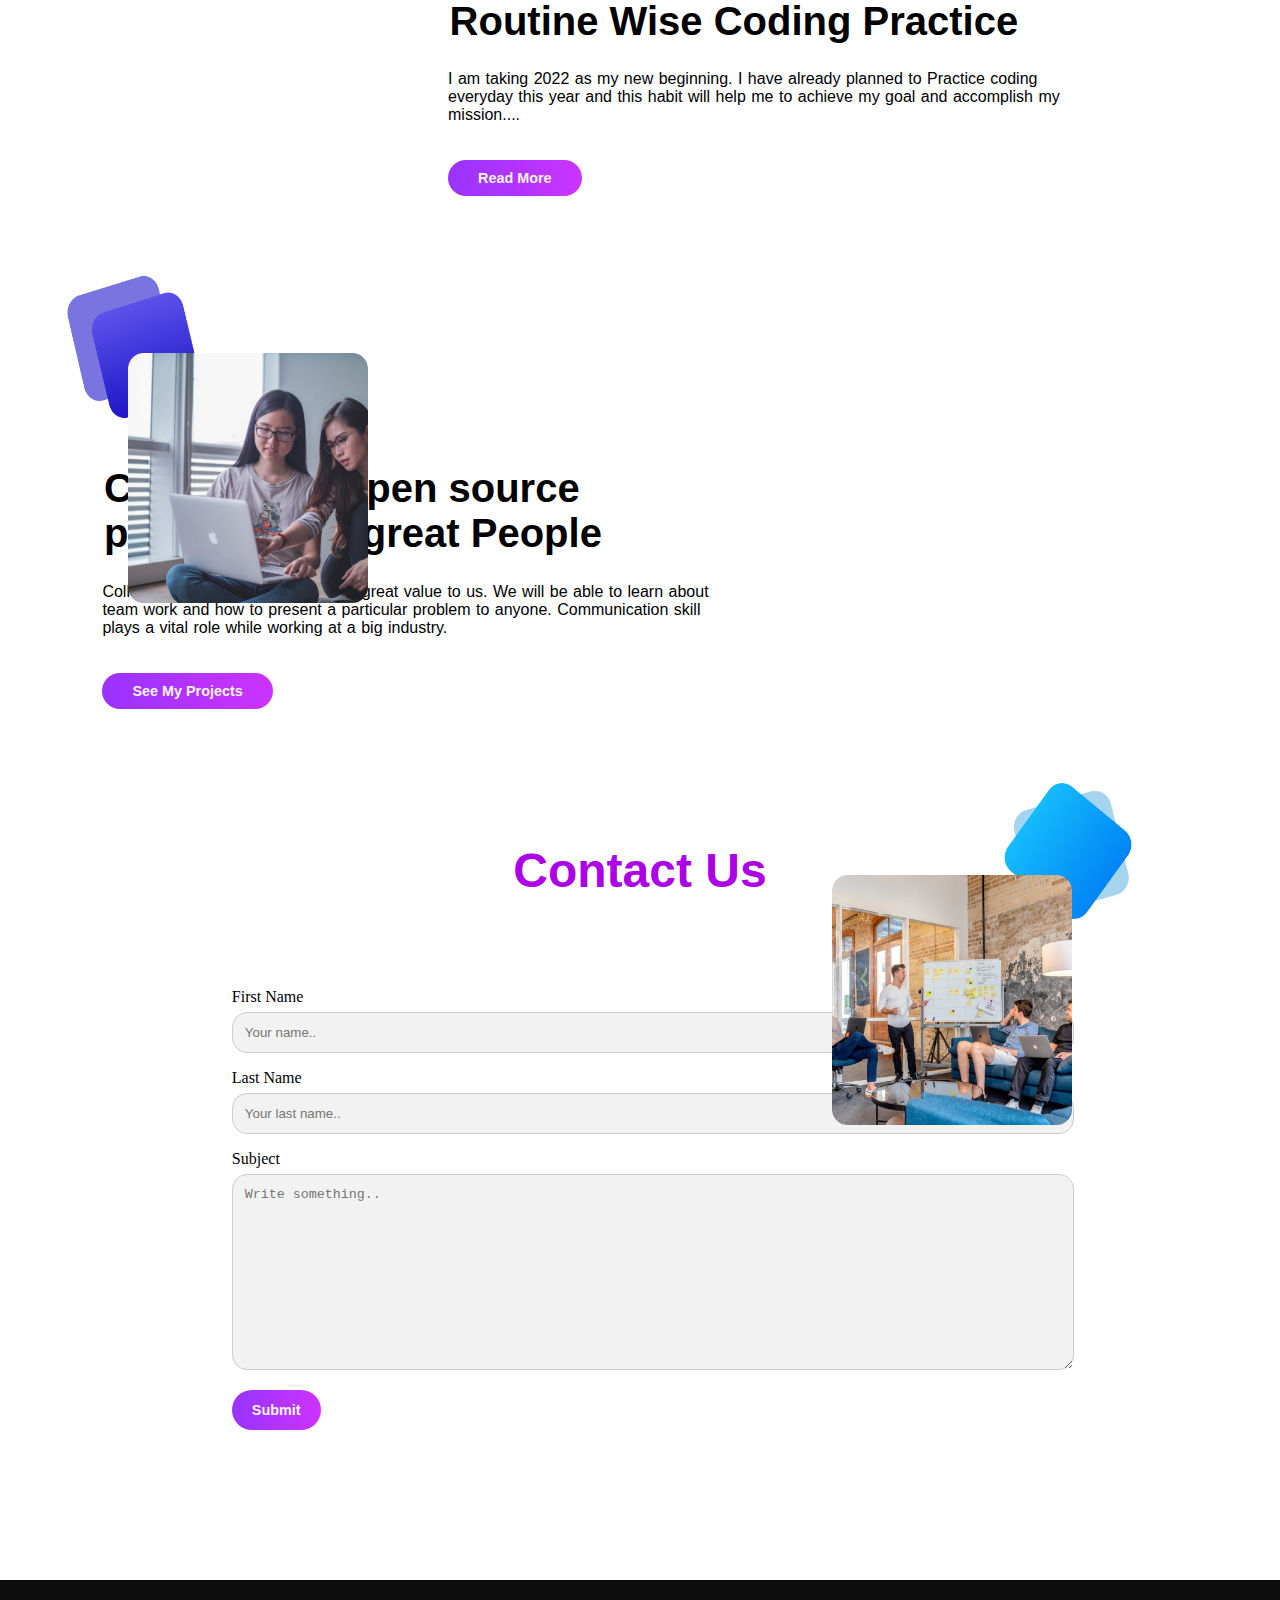
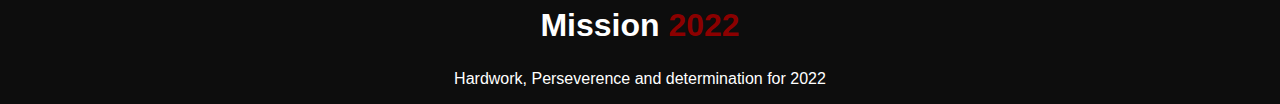
==== commit faa33cd9: "Contact us part- style added" ====
--- a/index.html
+++ b/index.html
@@ -161,44 +161,7 @@
       </div>
     </section>
 
-    <section>
-      <div class="container">
-        <div style="text-align: center">
-          <h2 class="headline2 last-sec-headline">Contact Us</h2>
-        </div>
-        <div class="row">
-          <div class="column"></div>
-          <div class="column">
-            <form>
-              <label for="fname">First Name</label>
-              <input
-                type="text"
-                id="fname"
-                name="firstname"
-                placeholder="Your name.."
-              />
-              <label for="lname">Last Name</label>
-              <input
-                type="text"
-                id="lname"
-                name="lastname"
-                placeholder="Your last name.."
-              />
-
-              <label for="subject">Subject</label>
-              <textarea
-                class="subject"
-                name="subject"
-                placeholder="Write something.."
-                style="height: 170px"
-              ></textarea>
-              <input class="buttons" type="submit" value="Submit" />
-            </form>
-          </div>
-        </div>
-      </div>
-    </section>
-
+    
     <!-- footer -->
 
     <footer class="main-footer">
--- a/styles/portfolio_main.css
+++ b/styles/portfolio_main.css
@@ -260,54 +260,6 @@
   top: 264vh;
   position: absolute;
 }
-.last-sec-headline {
-  margin-top: 20vh;
-  font-family: Arial, Helvetica, sans-serif;
-  font-weight: 700;
-  font-size: 3rem;
-  color: #ac00e6;
-}
-
-input[type="text"],
-select,
-textarea {
-  width: 100%;
-  padding: 12px;
-  border: 1px solid #ccc;
-  margin-top: 6px;
-  margin-bottom: 16px;
-  resize: vertical;
-  border-radius: 15px;
-
-}
-
-input[type="submit"] {
-  padding: 12px 20px;
-  border: none;
-
-  margin-left: 20px;
-
-  cursor: pointer;
-}
-
-.container {
-  border-radius: 20px;
-  background-color: #f2f2f2;
-  padding: 10px;
-}
-
-.column {
-  float: left;
-  width: 50%;
-  margin-top: 6px;
-  padding: 20px;
-}
-
-.row:after {
-  content: "";
-  display: table;
-  clear: both;
-}
 
 
 /* ----------- */
